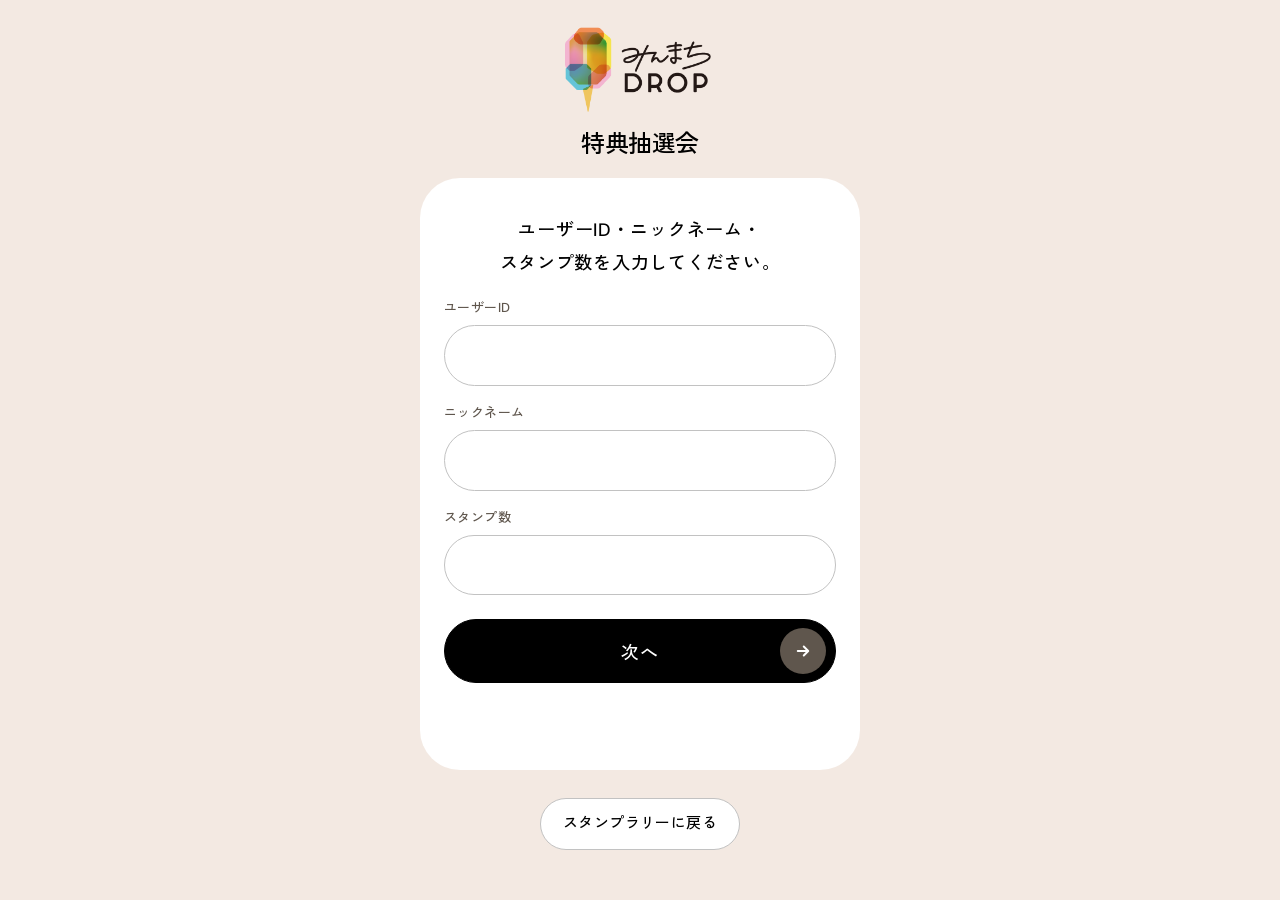
==== lottery.html @ d950eaad "update design" ====
<!doctype html>
<html lang="ja">
<head>
  <meta charset="utf-8">
  <meta name="viewport" content="width=device-width, initial-scale=1, viewport-fit=cover">
  <meta name="robots" content="noindex, nofollow">
  <meta name="referrer" content="no-referrer">
  <meta name="theme-color" content="#F3E9E2">
  <title>特典抽選会</title>
  <link rel="preconnect" href="https://fonts.googleapis.com">
  <link rel="preconnect" href="https://fonts.gstatic.com" crossorigin>
  <link rel="stylesheet" href="https://fonts.googleapis.com/css2?family=Chonburi&family=DM+Sans:opsz,wght@9..40,400..800&family=Zen+Kaku+Gothic+New:wght@400;500;700&display=swap">
  <link rel="stylesheet" href="assets/style.css">
</head>
<body class="lottery">
  <canvas id="confetti" class="confetti" aria-hidden="true"></canvas>

  <main class="wrap">
    <header class="brand">
      <img class="brand-logo" src="assets/logo.png" alt="みんまちDROP for 中之島" width="262" height="160">
      <h1 id="eventName" class="brand-title">特典抽選会</h1>
    </header>

    <!-- 抽選の演出（どの画面でも表示） -->
    <div id="stage" class="stage" data-state="idle" aria-hidden="true">
      <div class="stage-ring"></div>
      <div class="orb">
        <span class="piece p1"></span>
        <span class="piece p2"></span>
        <span class="piece p3"></span>
        <span class="piece p4"></span>
        <span class="piece p5"></span>
        <span class="core"><span class="core-text" id="coreText">?</span></span>
      </div>
      <div class="stage-flash"></div>
    </div>

    <p class="done-note" id="doneNote" hidden>このユーザーIDの抽選は完了しています</p>

    <section data-view="loading" class="panel center">
      <p class="status-text status-text-en">Loading...</p>
    </section>

    <section data-view="nocode" class="panel card center" hidden>
      <h2 class="h2">会場のQRコードから開いてください</h2>
      <p class="muted">抽選は会場に掲示しているQRコードから参加できます。</p>
    </section>

    <section data-view="closed" class="panel card center" hidden>
      <h2 class="h2">現在は受付時間外です</h2>
      <p class="muted" id="closedText"></p>
    </section>

    <section data-view="drawing" class="panel center" hidden>
      <p class="status-text status-text-en" id="drawingText" aria-live="polite">Loading...</p>
    </section>

    <section data-view="win" class="panel center" hidden>
      <p class="result-en result-ja" id="resultHead">当選</p>
      <div class="card result-card">
        <h2 class="prize" id="prizeName"></h2>
        <div id="redeemBox">
          <p class="muted small">国立国際美術館B1階インフォメーションにお越しいただき、示されたパスワードを入力してください。</p>
          <form id="redeemForm" class="form redeem-form" novalidate>
            <label>引換パスワード
              <input id="redeemPw" type="text" inputmode="numeric" autocomplete="off" maxlength="20">
            </label>
            <p class="muted small redeem-note">ログイン済みの場合、抽選画面に進むとこの画面が表示されるようになります。</p>
            <button id="redeemBtn" class="btn btn-primary btn-xl" type="submit">引き換える</button>
            <p class="error" id="redeemError" role="alert"></p>
          </form>
        </div>
        <div id="redeemedBox" hidden>
          <p class="pill pill-done">引換済み</p>
          <p class="muted" id="redeemedText"></p>
          <p class="muted small">この画面をスタッフに見せて、景品をお受け取りください。</p>
        </div>
      </div>
    </section>

    <section data-view="lose" class="panel center" hidden>
      <p class="result-en result-en-lose result-ja">はずれ</p>
      <div class="card result-card">
        <h2 class="h2">ざんねん…</h2>
        <p class="muted">ご参加ありがとうございました。<br>またこの街で会いましょう。</p>
      </div>
    </section>

    <section data-view="error" class="panel card center" hidden>
      <h2 class="h2">うまく読み込めませんでした</h2>
      <p id="errorText" class="muted"></p>
      <button id="retryBtn" class="btn" type="button">もう一度試す</button>
    </section>

    <div class="center" id="backBox" hidden>
      <a class="btn js-rally" href="#">スタンプラリーに戻る</a>
    </div>

  </main>

  <script src="assets/config.js"></script>
  <script src="assets/api.js"></script>
  <script src="assets/lottery.js"></script>
</body>
</html>
---- assets/style.css ----
/* みんまちDROP のトーンに合わせたスタイル
   ベージュの地、黒の文字、ブラウンのアクセント、白いピル型ボタン、角を落とした八角形、
   ロゴの5色（半透明で重なる）を差し色に使う */

:root {
  --bg: #F3E9E2;
  --surface: #FFFFFF;
  --ink: #000000;
  --ink-2: #3D3D3D;
  --brown: #5F564D;
  --muted: #978E85;
  --line: #C2C2C2;
  --line-soft: #E4DAD2;

  --c-pink: #F49AC1;
  --c-orange: #F2803A;
  --c-yellow: #F6CF3A;
  --c-green: #43B26E;
  --c-blue: #46B4E3;

  --ok: #2E9E5B;
  --ng: #E04848;

  --radius-card: 28px;
  --radius-pill: 999px;
  --octagon: polygon(29% 0, 71% 0, 100% 29%, 100% 71%, 71% 100%, 29% 100%, 0 71%, 0 29%);

  --font: "DM Sans", "Zen Kaku Gothic New", "Hiragino Sans", "Yu Gothic UI", sans-serif;
  --font-display: "Chonburi", "DM Sans", serif;
}

* { box-sizing: border-box; }

html, body { margin: 0; }

body {
  background: var(--bg);
  color: var(--ink);
  font-family: var(--font);
  font-size: 16px;
  line-height: 1.7;
  letter-spacing: .02em;
  -webkit-text-size-adjust: 100%;
  -webkit-font-smoothing: antialiased;
}

button { font-family: inherit; }

.wrap {
  position: relative;
  max-width: 480px;
  margin: 0 auto;
  padding: 28px 20px calc(40px + env(safe-area-inset-bottom));
}

.center { text-align: center; }
.muted { color: var(--brown); }
.small { font-size: 13px; }
.h2 { margin: 4px 0 8px; font-size: 22px; font-weight: 700; letter-spacing: -.01em; }
.foot { margin: 32px 0 0; text-align: center; font-size: 12px; color: var(--muted); }
.error { color: var(--ng); min-height: 1.6em; margin: 8px 0 0; font-size: 14px; }

/* ---------- ブランド見出し ---------- */

.brand { text-align: center; margin-bottom: 8px; }
.brand-kicker {
  margin: 0;
  font-size: 13px;
  font-weight: 700;
  color: var(--brown);
  letter-spacing: .08em;
}
.brand-kicker span { margin-left: 2px; font-weight: 800; letter-spacing: .04em; }
.brand-title {
  margin: 2px 0 0;
  font-size: 26px;
  font-weight: 700;
  letter-spacing: -.01em;
}

/* ---------- カードとボタン ---------- */

.card {
  background: var(--surface);
  border-radius: var(--radius-card);
  padding: 28px 22px;
}

.panel { margin-top: 8px; }

.btn {
  appearance: none;
  display: inline-flex;
  align-items: center;
  justify-content: center;
  gap: 10px;
  min-height: 52px;
  padding: 12px 22px;
  border: 1px solid var(--line);
  border-radius: var(--radius-pill);
  background: var(--surface);
  color: var(--ink);
  font-size: 15px;
  font-weight: 500;
  white-space: nowrap;
  cursor: pointer;
  transition: transform .15s ease, background .15s ease;
}
.btn:active { transform: scale(.97); }
.btn:disabled { opacity: .45; cursor: default; }
.btn-primary { background: var(--ink); border-color: var(--ink); color: #fff; }
.btn-xl { width: 100%; min-height: 60px; font-size: 18px; font-weight: 700; margin: 8px 0; }
.btn-small { min-height: 36px; padding: 6px 14px; font-size: 13px; }

/* 抽選ボタン（黒のピル＋ブラウンの丸矢印） */
.cta {
  position: relative;
  display: inline-flex;
  align-items: center;
  justify-content: space-between;
  gap: 16px;
  width: 100%;
  max-width: 340px;
  min-height: 68px;
  margin: 18px auto 6px;
  padding: 8px 10px 8px 32px;
  border: 0;
  border-radius: var(--radius-pill);
  background: var(--ink);
  color: #fff;
  font-size: 20px;
  font-weight: 700;
  letter-spacing: .06em;
  cursor: pointer;
  transition: transform .15s ease;
}
.cta::after {
  content: "";
  position: absolute;
  inset: -6px;
  border-radius: inherit;
  border: 2px solid var(--ink);
  opacity: 0;
  animation: cta-pulse 2.2s ease-out infinite;
}
.cta:active { transform: scale(.97); }
.cta:disabled { opacity: .5; }
.cta:disabled::after { animation: none; }
.cta-icon {
  display: grid;
  place-items: center;
  width: 50px;
  height: 50px;
  border-radius: 50%;
  background: var(--brown);
}
@keyframes cta-pulse {
  0% { opacity: .5; transform: scale(1); }
  100% { opacity: 0; transform: scale(1.12, 1.35); }
}

.lead { margin: 4px 0 0; font-size: 17px; font-weight: 500; line-height: 1.8; }
.note { margin: 10px 0 0; font-size: 12px; color: var(--muted); }

.pill {
  display: inline-block;
  margin: 0 0 8px;
  padding: 4px 16px;
  border-radius: var(--radius-pill);
  font-size: 13px;
  font-weight: 700;
  color: #fff;
  background: var(--brown);
}
.pill-done { background: var(--brown); }

.status-text { margin: 8px 0 0; font-size: 16px; font-weight: 700; letter-spacing: .1em; }
.status-text-en { font-family: var(--font-display); font-size: 20px; font-weight: 400; letter-spacing: .06em; }
.dots::after { content: ""; animation: dots 1.2s steps(4) infinite; }
@keyframes dots { 0% { content: ""; } 25% { content: "."; } 50% { content: ".."; } 75% { content: "..."; } }

/* ---------- 抽選ステージ ---------- */

.stage {
  position: relative;
  width: 260px;
  height: 260px;
  margin: 12px auto 8px;
}

.orb {
  position: absolute;
  inset: 0;
  transition: transform .5s cubic-bezier(.2, .9, .3, 1.2);
}

.piece {
  position: absolute;
  top: 50%;
  left: 50%;
  width: 128px;
  height: 128px;
  margin: -64px 0 0 -64px;
  clip-path: var(--octagon);
  mix-blend-mode: multiply;
  opacity: .88;
  --x: 0px; --y: 0px; --r: 0deg;
  transform: translate(var(--x), var(--y)) rotate(var(--r));
  animation: float 5s ease-in-out infinite;
  transition: transform .45s cubic-bezier(.5, 0, .3, 1), opacity .45s ease;
}
.p1 { background: var(--c-orange); --x: -34px; --y: -46px; --r: -8deg; animation-delay: 0s; }
.p2 { background: var(--c-yellow); --x: 38px;  --y: -30px; --r: 10deg;  animation-delay: -1s; }
.p3 { background: var(--c-pink);   --x: -44px; --y: 22px;  --r: 6deg;   animation-delay: -2s; }
.p4 { background: var(--c-green);  --x: 30px;  --y: 36px;  --r: -12deg; animation-delay: -3s; }
.p5 { background: var(--c-blue);   --x: -4px;  --y: 52px;  --r: 18deg;  animation-delay: -4s; width: 96px; height: 96px; margin: -48px 0 0 -48px; }

@keyframes float {
  0%, 100% { transform: translate(var(--x), var(--y)) rotate(var(--r)); }
  50% { transform: translate(calc(var(--x) * 1.08), calc(var(--y) * 1.08 - 6px)) rotate(calc(var(--r) + 8deg)); }
}

.core {
  position: absolute;
  top: 50%;
  left: 50%;
  width: 92px;
  height: 92px;
  margin: -46px 0 0 -46px;
  display: grid;
  place-items: center;
  clip-path: var(--octagon);
  background: var(--surface);
  transition: transform .4s cubic-bezier(.2, .9, .3, 1.4);
}
.core-text {
  font-family: var(--font-display);
  font-size: 34px;
  line-height: 1;
  color: var(--ink);
  transition: transform .3s ease, opacity .2s ease;
}

.stage-ring {
  position: absolute;
  inset: 18px;
  border-radius: 50%;
  border: 1px dashed var(--line);
  opacity: .9;
}

.stage-flash {
  position: absolute;
  top: 50%;
  left: 50%;
  width: 80px;
  height: 80px;
  margin: -40px 0 0 -40px;
  border-radius: 50%;
  background: #fff;
  opacity: 0;
  pointer-events: none;
}

/* 抽選中：ピースがかき混ぜられ、全体が回る */
.stage[data-state="drawing"] .orb { animation: spin 1.1s linear infinite; }
.stage[data-state="drawing"] .piece { animation: shuffle .55s ease-in-out infinite alternate; }
.stage[data-state="drawing"] .p2 { animation-delay: -.11s; }
.stage[data-state="drawing"] .p3 { animation-delay: -.22s; }
.stage[data-state="drawing"] .p4 { animation-delay: -.33s; }
.stage[data-state="drawing"] .p5 { animation-delay: -.44s; }
.stage[data-state="drawing"] .core { animation: throb .55s ease-in-out infinite alternate; }
.stage[data-state="drawing"] .core-text { animation: spin-rev 1.1s linear infinite; }
.stage[data-state="drawing"] .stage-ring { animation: spin 6s linear infinite; border-color: var(--ink); }

@keyframes spin { to { transform: rotate(360deg); } }
@keyframes spin-rev { to { transform: rotate(-360deg); } }
@keyframes shuffle {
  0% { transform: translate(var(--x), var(--y)) rotate(var(--r)) scale(1); }
  100% { transform: translate(calc(var(--x) * -.6), calc(var(--y) * -.6)) rotate(calc(var(--r) + 90deg)) scale(.82); }
}
@keyframes throb { from { transform: scale(.92); } to { transform: scale(1.06); } }

/* 発表直前：中心に集まる */
.stage[data-state="reveal"] .piece {
  animation: none;
  transform: translate(0, 0) rotate(45deg) scale(.45);
}
.stage[data-state="reveal"] .core { transform: scale(.7); }
.stage[data-state="reveal"] .core-text { opacity: 0; }

/* 当たり：はじけて大きく開く */
.stage[data-state="win"] .piece {
  animation: float 4s ease-in-out infinite;
  --x: 0px; --y: 0px;
}
.stage[data-state="win"] .p1 { --x: -50px; --y: -44px; }
.stage[data-state="win"] .p2 { --x: 52px;  --y: -40px; }
.stage[data-state="win"] .p3 { --x: -54px; --y: 38px; }
.stage[data-state="win"] .p4 { --x: 50px;  --y: 44px; }
.stage[data-state="win"] .p5 { --x: 0px;   --y: 62px; }
.stage[data-state="win"] .orb { transform: scale(.9); }
.stage[data-state="win"] .core { transform: scale(1.25); }
.stage[data-state="win"] .core-text { font-size: 26px; }
.stage[data-state="win"] .stage-flash { animation: flash .7s ease-out; }
.stage[data-state="win"] .stage-ring { border-style: solid; border-color: var(--c-orange); animation: spin 18s linear infinite; }

/* はずれ：ピースがしずくのように落ちる */
.stage[data-state="lose"] .piece { animation: none; opacity: .35; }
.stage[data-state="lose"] .p1 { transform: translate(-60px, 70px) rotate(-30deg) scale(.6); }
.stage[data-state="lose"] .p2 { transform: translate(64px, 76px) rotate(40deg) scale(.6); }
.stage[data-state="lose"] .p3 { transform: translate(-24px, 92px) rotate(20deg) scale(.55); }
.stage[data-state="lose"] .p4 { transform: translate(30px, 96px) rotate(-20deg) scale(.55); }
.stage[data-state="lose"] .p5 { transform: translate(0, 104px) rotate(10deg) scale(.6); }
.stage[data-state="lose"] .core { transform: translateY(-6px); }

@keyframes flash {
  0% { opacity: .95; transform: scale(.4); }
  100% { opacity: 0; transform: scale(4.2); }
}

/* 結果の見出しとの間をあける */
.stage[data-state="win"] { margin-bottom: 20px; }
.stage[data-state="lose"] { margin-bottom: 4px; }

/* ---------- 結果 ---------- */

.result-en {
  margin: 0 0 12px;
  font-family: var(--font-display);
  font-size: 40px;
  line-height: 1.1;
  letter-spacing: .02em;
  background: linear-gradient(90deg, var(--c-orange), var(--c-pink) 35%, var(--c-blue) 65%, var(--c-green));
  -webkit-background-clip: text;
  background-clip: text;
  color: transparent;
}
.result-en-lose { background: none; color: var(--brown); font-size: 30px; }

.result-card { animation: pop .5s cubic-bezier(.2, .9, .3, 1.2) both; }
.result-en { animation: pop .5s cubic-bezier(.2, .9, .3, 1.4) both; }
@keyframes pop {
  0% { opacity: 0; transform: translateY(18px) scale(.94); }
  100% { opacity: 1; transform: none; }
}

.result-label {
  display: inline-block;
  margin: 0 0 6px;
  padding: 3px 16px;
  border-radius: var(--radius-pill);
  font-size: 13px;
  font-weight: 700;
  color: #fff;
  background: var(--ink);
}
.result-label-lose { background: var(--muted); }

.prize { margin: 6px 0 18px; font-size: 26px; font-weight: 700; line-height: 1.4; letter-spacing: -.01em; }

.qr {
  width: min(240px, 66vw);
  margin: 0 auto 14px;
  padding: 12px;
  background: #fff;
  border: 1px solid var(--line-soft);
  border-radius: 20px;
}
.qr svg { display: block; width: 100%; height: auto; }

.code-label { margin: 4px 0 0; font-size: 12px; color: var(--muted); letter-spacing: .1em; }
.code { margin: 0 0 10px; font-size: 34px; font-weight: 700; letter-spacing: .14em; font-variant-numeric: tabular-nums; }

.confetti {
  position: fixed;
  inset: 0;
  width: 100%;
  height: 100%;
  pointer-events: none;
  z-index: 20;
}

@media (prefers-reduced-motion: reduce) {
  .piece, .core, .core-text, .orb, .stage-ring, .cta::after, .dots::after,
  .result-card, .result-en, .stage-flash { animation: none !important; transition: none !important; }
}

/* ---------- スタッフ画面 ---------- */

.staff .wrap { max-width: 560px; }
.staff .brand-title { font-size: 22px; }
.staff-info { margin: 4px 0 0; font-size: 13px; color: var(--brown); }

.form { display: grid; gap: 16px; }
.form label { display: grid; gap: 6px; font-size: 13px; font-weight: 500; color: var(--brown); }
.form input {
  font: inherit;
  font-size: 18px;
  padding: 14px 18px;
  border-radius: 16px;
  border: 1px solid var(--line);
  background: #fff;
  color: var(--ink);
}
.form input:focus { outline: 2px solid var(--ink); outline-offset: 1px; }
.form.inline { grid-template-columns: minmax(0, 1fr) auto; align-items: end; margin-top: 18px; }
.form.inline input { width: 100%; min-width: 0; }

.row { display: flex; gap: 8px; align-items: center; margin-top: 14px; }
.row.between { justify-content: space-between; margin-top: 0; margin-bottom: 14px; }
.row.center { justify-content: center; }

.tabs {
  display: flex;
  gap: 4px;
  margin: 8px 0 16px;
  padding: 5px;
  border-radius: var(--radius-pill);
  background: var(--brown);
}
.tab {
  border: 0;
  background: transparent;
  color: #fff;
  border-radius: var(--radius-pill);
  padding: 9px 18px;
  font-size: 14px;
  font-weight: 500;
  cursor: pointer;
}
.tab.active { background: #fff; color: var(--ink); font-weight: 700; }
.tab-right { margin-left: auto; opacity: .75; }

.reader { width: 100%; min-height: 8px; border-radius: 20px; overflow: hidden; }
.reader video { border-radius: 20px; }

.table-wrap { overflow-x: auto; }
.table { width: 100%; border-collapse: collapse; font-size: 14px; }
.table th, .table td { padding: 10px 6px; border-bottom: 1px solid var(--line-soft); text-align: right; white-space: nowrap; }
.table th:first-child, .table td:first-child { text-align: left; white-space: normal; }
.table th { font-size: 11px; color: var(--muted); font-weight: 500; letter-spacing: .06em; }
.table tr.zero td { color: var(--ng); }

.totals { display: grid; grid-template-columns: repeat(auto-fit, minmax(96px, 1fr)); gap: 8px; margin: 18px 0 0; }
.totals div { background: var(--bg); border-radius: 18px; padding: 10px 14px; }
.totals dt { font-size: 11px; color: var(--brown); }
.totals dd { margin: 0; font-size: 22px; font-weight: 700; font-variant-numeric: tabular-nums; }

.warn { margin-top: 14px; padding: 12px 16px; border-radius: 18px; background: #FBE7D9; font-size: 13px; }

.badge {
  display: inline-block;
  margin: 0 0 8px;
  padding: 6px 18px;
  border-radius: var(--radius-pill);
  font-size: 15px;
  font-weight: 700;
  color: #fff;
  background: var(--brown);
}
.badge-win { background: var(--c-orange); }
.badge-ok { background: var(--ok); }
.badge-ng { background: var(--ng); }

.sheet {
  position: fixed;
  inset: 0;
  z-index: 10;
  display: flex;
  align-items: flex-end;
  justify-content: center;
  padding: 16px;
  background: rgba(95, 86, 77, .55);
}
.sheet[hidden] { display: none; }
.sheet-body { width: 100%; max-width: 520px; animation: pop .3s ease both; }
.sheet .prize { margin-bottom: 8px; }

/* ===== LP・アンケート ===== */
.summary {
  display: flex;
  flex-wrap: wrap;
  align-items: center;
  justify-content: center;
  gap: 6px 14px;
  margin: 0 0 14px;
  font-size: 13px;
  color: var(--brown);
}
.summary strong { color: var(--ink); font-weight: 700; word-break: break-all; }
.link {
  appearance: none;
  border: 0;
  background: none;
  padding: 0;
  font: inherit;
  font-size: 13px;
  color: var(--ink);
  text-decoration: underline;
  cursor: pointer;
}
.lp .form, .survey-form { margin-top: 18px; }

.tier-list { display: grid; gap: 12px; margin: 20px 0 6px; }
.tier {
  appearance: none;
  display: flex;
  align-items: center;
  justify-content: space-between;
  gap: 12px;
  width: 100%;
  min-height: 68px;
  padding: 10px 26px;
  border: 2px solid var(--ink);
  border-radius: var(--radius-pill);
  background: var(--surface);
  color: var(--ink);
  font: inherit;
  cursor: pointer;
  transition: transform .15s ease;
}
.tier:active { transform: scale(.97); }
.tier-label { font-size: 19px; font-weight: 700; letter-spacing: .04em; }
.tier-range { font-size: 14px; font-weight: 500; }
.tier:not(:disabled) { color: var(--ink); box-shadow: 0 6px 0 var(--ink); }
.tier-c0:not(:disabled) { background: var(--c-yellow); }
.tier-c1:not(:disabled) { background: var(--c-orange); }
.tier-c2:not(:disabled) { background: var(--c-pink); }
.tier-c3:not(:disabled) { background: var(--c-blue); }
.tier-c4:not(:disabled) { background: var(--c-green); }
.tier:disabled {
  border-color: var(--line-soft);
  background: var(--line-soft);
  color: var(--muted);
  cursor: default;
}

.survey-form { display: grid; gap: 4px; }
.q { margin: 0 0 18px; padding: 0; border: 0; min-width: 0; }
.q-label { padding: 0; margin: 0 0 10px; font-size: 16px; font-weight: 700; line-height: 1.6; }
.req {
  display: inline-block;
  margin-left: 8px;
  padding: 0 8px;
  border-radius: var(--radius-pill);
  background: var(--ink);
  color: #fff;
  font-size: 11px;
  font-weight: 700;
  vertical-align: 2px;
}
.q-options { display: grid; gap: 8px; }
.opt {
  display: flex;
  align-items: center;
  gap: 10px;
  padding: 10px 16px;
  border: 1px solid var(--line);
  border-radius: 16px;
  font-size: 15px;
  cursor: pointer;
}
.opt:has(input:checked) { border-color: var(--ink); background: #FFF6E0; }
.opt input { width: 18px; height: 18px; margin: 0; accent-color: var(--ink); }
.q-input {
  width: 100%;
  font: inherit;
  font-size: 16px;
  padding: 12px 16px;
  border-radius: 16px;
  border: 1px solid var(--line);
  background: #fff;
  color: var(--ink);
}
textarea.q-input { resize: vertical; }
.q-input:focus { outline: 2px solid var(--ink); outline-offset: 1px; }
.q-error { margin: 6px 0 0; min-height: 0; font-size: 13px; color: var(--ng); }
.q-error:empty { display: none; }
.q.ng .opt, .q.ng .q-input { border-color: var(--ng); }

.done-note {
  margin: 0 auto 10px;
  padding: 8px 18px;
  width: fit-content;
  border-radius: var(--radius-pill);
  background: var(--brown);
  color: #fff;
  font-size: 13px;
  font-weight: 700;
  text-align: center;
}
#backBox { margin-top: 20px; }
.redeem-form { margin: 14px 0 6px; text-align: left; }
.redeem-form input { text-align: center; letter-spacing: .3em; font-size: 24px; font-weight: 700; }
.tier-h { margin-top: 22px; font-size: 16px; }

/* =====================================================================
   みんまちDROP for 中之島（drop.machiapps.com/nakanoshima）のトンマナに合わせる
   ・ロゴ画像のヘッダー、ミディアムウェイトの見出し、詰め気味の字間
   ・白地＋細いグレー枠のピル型ボタンに、ブラウンの丸い矢印アイコン
   ・ラベル類はブラウン地に白文字のピル
   ===================================================================== */

:root {
  --radius-card: 40px;
  --beige-soft: #F8F2EE;
  --arrow-white: url("data:image/svg+xml,%3Csvg xmlns='http://www.w3.org/2000/svg' viewBox='0 0 24 24'%3E%3Cpath d='M5 12h13M13 6l6 6-6 6' fill='none' stroke='%23fff' stroke-width='2.6' stroke-linecap='round' stroke-linejoin='round'/%3E%3C/svg%3E");
}

body { letter-spacing: .03em; }
.wrap { padding-top: 20px; }

/* ---------- ヘッダー ---------- */
.brand { margin-bottom: 14px; }
.brand-logo { display: block; width: 150px; height: auto; margin: 0 auto 12px; }
.brand-sub {
  display: inline-block;
  margin: 0 0 6px;
  padding: 2px 14px;
  border-radius: var(--radius-pill);
  background: var(--brown);
  color: #fff;
  font-size: 11px;
  font-weight: 700;
  letter-spacing: .12em;
}
.brand-title { margin: 0; font-size: 24px; font-weight: 500; letter-spacing: -.02em; }
.staff .brand-title { font-size: 20px; }

/* ---------- 文字 ---------- */
.lead { font-size: 18px; font-weight: 500; line-height: 1.8; letter-spacing: .04em; }
.h2 { font-weight: 500; letter-spacing: -.02em; }
.note, .foot { letter-spacing: .04em; }

/* ---------- カード ---------- */
.card { padding: 32px 24px; }

/* ---------- ボタン：黒のピル＋ブラウンの丸矢印（抽選ボタンと同じ形） ---------- */
.btn-xl.btn-primary {
  position: relative;
  min-height: 64px;
  padding: 10px 64px;
  border-radius: var(--radius-pill);
  font-weight: 500;
  letter-spacing: .06em;
}
.btn-xl.btn-primary::after {
  content: "";
  position: absolute;
  top: 50%;
  right: 9px;
  width: 46px;
  height: 46px;
  margin-top: -23px;
  border-radius: 50%;
  background: var(--brown) var(--arrow-white) center / 18px no-repeat;
}
.btn-xl.btn-primary:disabled::after { opacity: .6; }
.btn { font-weight: 500; }

/* ---------- LP のボタン（気分選択ボタンと同じ、白いピル＋丸矢印） ---------- */
.tier-list { gap: 14px; }
.tier,
.tier:not(:disabled),
.tier-c0:not(:disabled), .tier-c1:not(:disabled), .tier-c2:not(:disabled),
.tier-c3:not(:disabled), .tier-c4:not(:disabled) {
  position: relative;
  justify-content: flex-start;
  gap: 14px;
  min-height: 80px;
  padding: 10px 72px 10px 30px;
  border: 1px solid var(--line);
  background: var(--surface);
  color: var(--ink);
  box-shadow: none;
}
.tier::after {
  content: "";
  position: absolute;
  top: 50%;
  right: 20px;
  width: 34px;
  height: 34px;
  margin-top: -17px;
  border-radius: 50%;
  background: var(--brown) var(--arrow-white) center / 16px no-repeat;
}
.tier-label { font-size: 20px; font-weight: 500; letter-spacing: -.02em; }
.tier-range { font-size: 13px; font-weight: 500; color: var(--brown); letter-spacing: .02em; }
.tier:disabled {
  background: rgba(255, 255, 255, .45);
  border-color: var(--line-soft);
  color: var(--muted);
}
.tier:disabled .tier-range { color: var(--muted); }
.tier:disabled::after { background-color: var(--line); opacity: .7; }

/* ---------- ID・ポイントの表示（白いピル） ---------- */
.summary {
  width: fit-content;
  max-width: 100%;
  margin: 0 auto 18px;
  padding: 8px 22px;
  border-radius: var(--radius-pill);
  background: var(--surface);
  font-size: 13px;
}

/* ---------- ラベル類（ブラウンのピル） ---------- */
.result-label,
.pill,
.req,
.done-note { background: var(--brown); color: #fff; font-weight: 500; }
.result-label { padding: 4px 18px; font-size: 13px; letter-spacing: .06em; }
.result-label-lose { background: var(--muted); }
.req { font-weight: 500; }

/* ---------- 結果 ---------- */
.result-en {
  background: none;
  -webkit-background-clip: border-box;
  background-clip: border-box;
  color: var(--ink);
  font-size: 38px;
}
.result-en-lose { color: var(--brown); font-size: 30px; }
.prize { font-size: 26px; font-weight: 500; letter-spacing: -.02em; }

/* ---------- 入力欄（白いピル） ---------- */
.form label { font-weight: 500; }
.form input {
  border-radius: var(--radius-pill);
  padding: 14px 24px;
}
.form input:focus,
.q-input:focus { outline: 2px solid var(--brown); outline-offset: 1px; }
.redeem-form input { letter-spacing: .3em; }

/* ---------- アンケート ---------- */
.q-label { font-weight: 500; font-size: 17px; letter-spacing: .02em; }
.opt {
  min-height: 52px;
  padding: 10px 22px;
  border-radius: var(--radius-pill);
  background: var(--surface);
}
.opt:has(input:checked) { border-color: var(--brown); background: var(--beige-soft); }
.opt input { accent-color: var(--brown); }
select.q-input, input.q-input { border-radius: var(--radius-pill); padding: 12px 22px; }
textarea.q-input { border-radius: 24px; padding: 14px 20px; }

/* ---------- 抽選の演出 ---------- */
.stage[data-state="win"] .stage-ring { border-color: var(--brown); }
.summary[hidden] { display: none; }
.form > *, .form label { min-width: 0; }
.form input { width: 100%; min-width: 0; }

/* =====================================================================
   v3.0：結果を日本語表記に、スタンプラリーに戻るボタン
   ===================================================================== */
.result-ja { font-family: var(--font); font-weight: 700; letter-spacing: .08em; }
.stage[data-state="win"] .core-text { font-size: 26px; }
.stage[data-state="lose"] .core-text { font-size: 22px; color: var(--brown); }
a.btn { text-decoration: none; }
.rally-box { margin-top: 28px; }
#backBox .btn { min-width: 240px; }
#backBox p { margin: 14px 0 0; }
.survey-form .cta { margin-top: 10px; }
/* ボタン名が長くなったので1行に収める */
.tier-label { font-size: 17px; white-space: nowrap; }
.tier-range { white-space: nowrap; }
@media (max-width: 360px) { .tier-label { font-size: 15px; } }
.redeem-note { margin: 4px 0 0; text-align: center; }
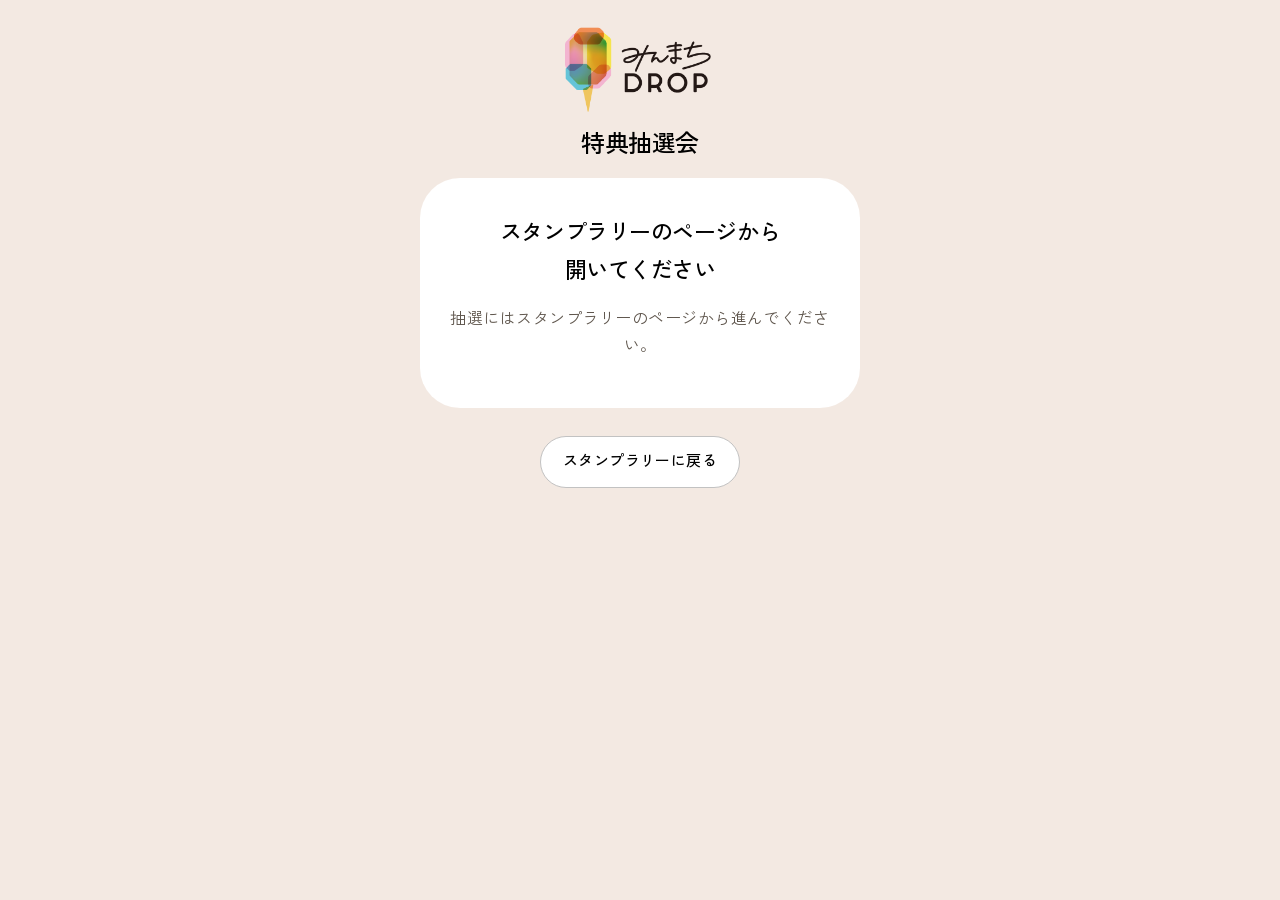
==== commit a868df37: "引換パスワードの入力欄を英数字対応に、失敗回数の上限を Config で設定（#3） - lottery.html: inputmode="numeric" を外し、autocapitalize/au" ====
--- a/lottery.html
+++ b/lottery.html
@@ -62,8 +62,8 @@
         <div id="redeemBox">
           <p class="muted small">国立国際美術館B1階インフォメーションにお越しいただき、示されたパスワードを入力してください。</p>
           <form id="redeemForm" class="form redeem-form" novalidate>
-            <label>引換パスワード
-              <input id="redeemPw" type="text" inputmode="numeric" autocomplete="off" maxlength="20">
+            <label>引換パスワード（半角英数字）
+              <input id="redeemPw" type="text" autocomplete="off" autocapitalize="off" autocorrect="off" spellcheck="false" enterkeyhint="done" maxlength="20">
             </label>
             <p class="muted small redeem-note">ログイン済みの場合、抽選画面に進むとこの画面が表示されるようになります。</p>
             <button id="redeemBtn" class="btn btn-primary btn-xl" type="submit">引き換える</button>
--- a/assets/style.css
+++ b/assets/style.css
@@ -772,3 +772,103 @@
 .tier-range { white-space: nowrap; }
 @media (max-width: 360px) { .tier-label { font-size: 15px; } }
 .redeem-note { margin: 4px 0 0; text-align: center; }
+
+/* ボタン名とスタンプ範囲が1行に収まらない幅では、範囲を次の行に回す（横にはみ出さない） */
+.tier,
+.tier:not(:disabled),
+.tier-c0:not(:disabled), .tier-c1:not(:disabled), .tier-c2:not(:disabled),
+.tier-c3:not(:disabled), .tier-c4:not(:disabled) { flex-wrap: wrap; column-gap: 12px; row-gap: 0; line-height: 1.4; }
+
+/* =====================================================================
+   スマホ（幅430px以下。iPhone SE〜Pro Max、Android の大半）：スクロールを減らすために詰める
+   ===================================================================== */
+@media (max-width: 430px) {
+  .wrap { padding: 10px 16px calc(20px + env(safe-area-inset-bottom)); }
+
+  /* ヘッダー */
+  .brand { margin-bottom: 8px; }
+  .brand-logo { width: 76px; margin-bottom: 0; }
+  .brand-title { font-size: 19px; line-height: 1.4; }
+
+  /* 文字・カード・ボタン */
+  .lead { font-size: 15px; line-height: 1.6; }
+  .note { margin-top: 6px; font-size: 11px; }
+  .card { padding: 20px 18px; }
+  .btn { min-height: 44px; padding: 8px 20px; font-size: 14px; }
+  .btn-xl { margin: 4px 0; }
+  .btn-xl.btn-primary { min-height: 52px; }
+  .btn-xl.btn-primary::after { width: 38px; height: 38px; margin-top: -19px; }
+  .cta { min-height: 56px; margin-top: 12px; font-size: 18px; }
+  .cta-icon { width: 42px; height: 42px; }
+  .error { min-height: 0; margin-top: 4px; }
+  .rally-box { margin-top: 14px; }
+  .summary { margin-bottom: 8px; padding: 4px 18px; font-size: 12px; }
+
+  /* LP：入力欄とボタン */
+  .lp .form { margin-top: 10px; gap: 8px; }
+  .form label { gap: 2px; }
+  .form input { padding: 9px 20px; }
+  .lp .card { padding: 18px 16px; }
+  .tier-list { gap: 10px; margin: 12px 0 4px; }
+  .tier,
+  .tier:not(:disabled),
+  .tier-c0:not(:disabled), .tier-c1:not(:disabled), .tier-c2:not(:disabled),
+  .tier-c3:not(:disabled), .tier-c4:not(:disabled) { min-height: 58px; padding: 8px 58px 8px 22px; column-gap: 10px; }
+  .tier-label { font-size: 16px; }
+  .tier::after { width: 30px; height: 30px; margin-top: -15px; }
+
+  /* アンケート：短い選択肢は2列に並べる */
+  .survey-form { margin-top: 12px; }
+  .q { margin-bottom: 12px; }
+  .q-label { margin-bottom: 6px; font-size: 15px; line-height: 1.5; }
+  .q-options { grid-template-columns: 1fr 1fr; gap: 6px; }
+  .opt { min-height: 40px; padding: 6px 10px; gap: 6px; font-size: 13px; line-height: 1.3; letter-spacing: 0; }
+  .opt input { width: 16px; height: 16px; flex: none; }
+  textarea.q-input { padding: 10px 16px; }
+
+  /* 抽選の演出：ステージを縮小（見た目だけ縮め、余白を詰める） */
+  .stage,
+  .stage[data-state="win"],
+  .stage[data-state="lose"] { transform: scale(.48); margin: -66px auto -62px; }
+  .done-note { margin-bottom: 6px; padding: 4px 14px; font-size: 12px; }
+
+  /* 結果 */
+  .result-en { margin-bottom: 4px; font-size: 26px; line-height: 1.2; }
+  .result-en-lose { font-size: 26px; }
+  .result-card { padding: 14px 18px; }
+  #redeemBox > p.small { margin: 4px 0; }
+  .redeem-form .error:empty { display: none; }
+  .prize { margin: 0 0 4px; font-size: 21px; line-height: 1.35; }
+  .result-card .small { font-size: 12px; line-height: 1.6; }
+  .redeem-form { margin: 8px 0 0; gap: 6px; }
+  .redeem-form input { padding: 5px 20px; font-size: 18px; }
+  .redeem-note { font-size: 11px; }
+  #backBox { margin-top: 10px; }
+  .status-text { margin-top: 0; }
+}
+
+/* 幅の狭いスマホ（iPhone SE 第1世代など）：ボタン名とスタンプ範囲を2段に */
+@media (max-width: 360px) {
+  .tier,
+  .tier:not(:disabled),
+  .tier-c0:not(:disabled), .tier-c1:not(:disabled), .tier-c2:not(:disabled),
+  .tier-c3:not(:disabled), .tier-c4:not(:disabled) {
+    flex-direction: column;
+    align-items: flex-start;
+    justify-content: center;
+    gap: 0;
+    padding: 8px 58px 8px 22px;
+    line-height: 1.4;
+  }
+  .tier-range { font-size: 12px; }
+}
+
+/* 表示できる高さがとくに小さい画面（iPhone SE の Safari など）：抽選の円をさらに小さく */
+@media (max-width: 430px) and (max-height: 600px) {
+  .stage,
+  .stage[data-state="win"],
+  .stage[data-state="lose"] { transform: scale(.4); margin: -78px auto -74px; }
+  .brand { margin-bottom: 6px; }
+  .brand-logo { width: 64px; }
+  .brand-title { font-size: 18px; }
+}
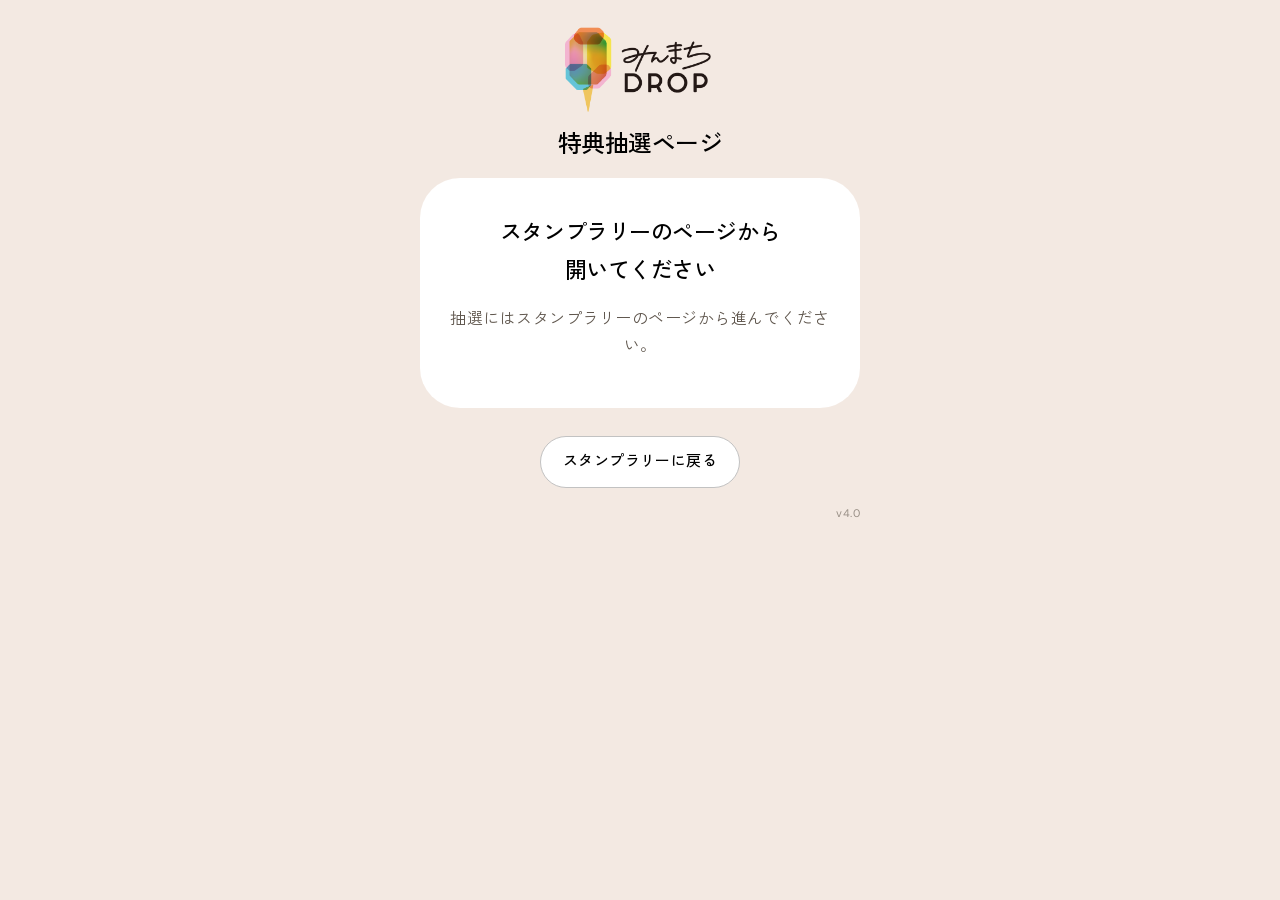
==== commit 9d34c96b: "画面の調整（見出し・結果の文言・アンケート6問・バージョン番号）、スタッフ用ページの削除、エラーのログ記録（v4.0-07） 画面 - すべての参加者画面の見出しを「特典抽選ページ」に（LP・抽選画面" ====
--- a/lottery.html
+++ b/lottery.html
@@ -6,7 +6,7 @@
   <meta name="robots" content="noindex, nofollow">
   <meta name="referrer" content="no-referrer">
   <meta name="theme-color" content="#F3E9E2">
-  <title>特典抽選会</title>
+  <title>特典抽選ページ</title>
   <link rel="preconnect" href="https://fonts.googleapis.com">
   <link rel="preconnect" href="https://fonts.gstatic.com" crossorigin>
   <link rel="stylesheet" href="https://fonts.googleapis.com/css2?family=Chonburi&family=DM+Sans:opsz,wght@9..40,400..800&family=Zen+Kaku+Gothic+New:wght@400;500;700&display=swap">
@@ -18,7 +18,7 @@
   <main class="wrap">
     <header class="brand">
       <img class="brand-logo" src="assets/logo.png" alt="みんまちDROP for 中之島" width="262" height="160">
-      <h1 id="eventName" class="brand-title">特典抽選会</h1>
+      <h1 id="eventName" class="brand-title">特典抽選ページ</h1>
     </header>
 
     <!-- 抽選の演出（どの画面でも表示） -->
@@ -53,33 +53,35 @@
 
     <section data-view="drawing" class="panel center" hidden>
       <p class="status-text status-text-en" id="drawingText" aria-live="polite">Loading...</p>
+      <p class="muted small" id="drawingNote" aria-live="polite" hidden>アクセスが集中しています。<br>自動で再試行しています</p>
     </section>
 
+    <!-- 当選（抽選特典）と、はずれ景品（参加賞）。見出しとカードの見出しは lottery.js が出し分ける。景品名は出さない -->
     <section data-view="win" class="panel center" hidden>
-      <p class="result-en result-ja" id="resultHead">当選</p>
+      <p class="result-en result-ja result-msg" id="resultHead">当選おめでとうございます！</p>
       <div class="card result-card">
-        <h2 class="prize" id="prizeName"></h2>
+        <h2 class="prize" id="cardTitle">抽選特典</h2>
         <div id="redeemBox">
-          <p class="muted small">国立国際美術館B1階インフォメーションにお越しいただき、示されたパスワードを入力してください。</p>
+          <p class="muted small">国立国際美術館B1階インフォメーションにお越しいただき、こちらの画面を見せて、示されたパスワードを入力してください。</p>
           <form id="redeemForm" class="form redeem-form" novalidate>
             <label>引換パスワード（半角英数字）
               <input id="redeemPw" type="text" autocomplete="off" autocapitalize="off" autocorrect="off" spellcheck="false" enterkeyhint="done" maxlength="20">
             </label>
-            <p class="muted small redeem-note">ログイン済みの場合、抽選画面に進むとこの画面が表示されるようになります。</p>
-            <button id="redeemBtn" class="btn btn-primary btn-xl" type="submit">引き換える</button>
+            <p class="muted small redeem-note">入力後、この画面をスタッフに見せて、受け取るボタンを押してください</p>
+            <button id="redeemBtn" class="btn btn-primary btn-xl" type="submit">受け取る</button>
             <p class="error" id="redeemError" role="alert"></p>
+            <p class="muted small redeem-note">一度ページを閉じても、ログイン済であれば抽選画面に進むとこのページが再表示されます。</p>
           </form>
         </div>
         <div id="redeemedBox" hidden>
           <p class="pill pill-done">引換済み</p>
           <p class="muted" id="redeemedText"></p>
-          <p class="muted small">この画面をスタッフに見せて、景品をお受け取りください。</p>
         </div>
       </div>
     </section>
 
     <section data-view="lose" class="panel center" hidden>
-      <p class="result-en result-en-lose result-ja">はずれ</p>
+      <p class="result-en result-en-lose result-ja result-msg">残念！はずれ</p>
       <div class="card result-card">
         <h2 class="h2">ざんねん…</h2>
         <p class="muted">ご参加ありがとうございました。<br>またこの街で会いましょう。</p>
@@ -96,6 +98,7 @@
       <a class="btn js-rally" href="#">スタンプラリーに戻る</a>
     </div>
 
+    <p class="app-version js-app-version" hidden></p>
   </main>
 
   <script src="assets/config.js"></script>
--- a/assets/style.css
+++ b/assets/style.css
@@ -110,7 +110,6 @@
 .btn:disabled { opacity: .45; cursor: default; }
 .btn-primary { background: var(--ink); border-color: var(--ink); color: #fff; }
 .btn-xl { width: 100%; min-height: 60px; font-size: 18px; font-weight: 700; margin: 8px 0; }
-.btn-small { min-height: 36px; padding: 6px 14px; font-size: 13px; }
 
 /* 抽選ボタン（黒のピル＋ブラウンの丸矢印） */
 .cta {
@@ -359,19 +358,6 @@
 
 .prize { margin: 6px 0 18px; font-size: 26px; font-weight: 700; line-height: 1.4; letter-spacing: -.01em; }
 
-.qr {
-  width: min(240px, 66vw);
-  margin: 0 auto 14px;
-  padding: 12px;
-  background: #fff;
-  border: 1px solid var(--line-soft);
-  border-radius: 20px;
-}
-.qr svg { display: block; width: 100%; height: auto; }
-
-.code-label { margin: 4px 0 0; font-size: 12px; color: var(--muted); letter-spacing: .1em; }
-.code { margin: 0 0 10px; font-size: 34px; font-weight: 700; letter-spacing: .14em; font-variant-numeric: tabular-nums; }
-
 .confetti {
   position: fixed;
   inset: 0;
@@ -386,11 +372,7 @@
   .result-card, .result-en, .stage-flash { animation: none !important; transition: none !important; }
 }
 
-/* ---------- スタッフ画面 ---------- */
-
-.staff .wrap { max-width: 560px; }
-.staff .brand-title { font-size: 22px; }
-.staff-info { margin: 4px 0 0; font-size: 13px; color: var(--brown); }
+/* ---------- 入力欄（結果画面の引換パスワード） ---------- */
 
 .form { display: grid; gap: 16px; }
 .form label { display: grid; gap: 6px; font-size: 13px; font-weight: 500; color: var(--brown); }
@@ -404,78 +386,6 @@
   color: var(--ink);
 }
 .form input:focus { outline: 2px solid var(--ink); outline-offset: 1px; }
-.form.inline { grid-template-columns: minmax(0, 1fr) auto; align-items: end; margin-top: 18px; }
-.form.inline input { width: 100%; min-width: 0; }
-
-.row { display: flex; gap: 8px; align-items: center; margin-top: 14px; }
-.row.between { justify-content: space-between; margin-top: 0; margin-bottom: 14px; }
-.row.center { justify-content: center; }
-
-.tabs {
-  display: flex;
-  gap: 4px;
-  margin: 8px 0 16px;
-  padding: 5px;
-  border-radius: var(--radius-pill);
-  background: var(--brown);
-}
-.tab {
-  border: 0;
-  background: transparent;
-  color: #fff;
-  border-radius: var(--radius-pill);
-  padding: 9px 18px;
-  font-size: 14px;
-  font-weight: 500;
-  cursor: pointer;
-}
-.tab.active { background: #fff; color: var(--ink); font-weight: 700; }
-.tab-right { margin-left: auto; opacity: .75; }
-
-.reader { width: 100%; min-height: 8px; border-radius: 20px; overflow: hidden; }
-.reader video { border-radius: 20px; }
-
-.table-wrap { overflow-x: auto; }
-.table { width: 100%; border-collapse: collapse; font-size: 14px; }
-.table th, .table td { padding: 10px 6px; border-bottom: 1px solid var(--line-soft); text-align: right; white-space: nowrap; }
-.table th:first-child, .table td:first-child { text-align: left; white-space: normal; }
-.table th { font-size: 11px; color: var(--muted); font-weight: 500; letter-spacing: .06em; }
-.table tr.zero td { color: var(--ng); }
-
-.totals { display: grid; grid-template-columns: repeat(auto-fit, minmax(96px, 1fr)); gap: 8px; margin: 18px 0 0; }
-.totals div { background: var(--bg); border-radius: 18px; padding: 10px 14px; }
-.totals dt { font-size: 11px; color: var(--brown); }
-.totals dd { margin: 0; font-size: 22px; font-weight: 700; font-variant-numeric: tabular-nums; }
-
-.warn { margin-top: 14px; padding: 12px 16px; border-radius: 18px; background: #FBE7D9; font-size: 13px; }
-
-.badge {
-  display: inline-block;
-  margin: 0 0 8px;
-  padding: 6px 18px;
-  border-radius: var(--radius-pill);
-  font-size: 15px;
-  font-weight: 700;
-  color: #fff;
-  background: var(--brown);
-}
-.badge-win { background: var(--c-orange); }
-.badge-ok { background: var(--ok); }
-.badge-ng { background: var(--ng); }
-
-.sheet {
-  position: fixed;
-  inset: 0;
-  z-index: 10;
-  display: flex;
-  align-items: flex-end;
-  justify-content: center;
-  padding: 16px;
-  background: rgba(95, 86, 77, .55);
-}
-.sheet[hidden] { display: none; }
-.sheet-body { width: 100%; max-width: 520px; animation: pop .3s ease both; }
-.sheet .prize { margin-bottom: 8px; }
 
 /* ===== LP・アンケート ===== */
 .summary {
@@ -626,7 +536,6 @@
   letter-spacing: .12em;
 }
 .brand-title { margin: 0; font-size: 24px; font-weight: 500; letter-spacing: -.02em; }
-.staff .brand-title { font-size: 20px; }
 
 /* ---------- 文字 ---------- */
 .lead { font-size: 18px; font-weight: 500; line-height: 1.8; letter-spacing: .04em; }
@@ -872,3 +781,25 @@
   .brand-logo { width: 64px; }
   .brand-title { font-size: 18px; }
 }
+
+/* =====================================================================
+   v4.0-07：画面の調整（見出し・結果の文言・アンケートの「その他」・バージョン番号）
+   ===================================================================== */
+/* 結果の見出し（当選おめでとうございます！／残念！はずれ）を1行に収める */
+.result-msg { font-size: 30px; letter-spacing: .02em; }
+/* アンケート：「その他」の自由記述の入力欄（選んだときだけ出す） */
+.q-other { margin-top: 8px; }
+.q-other[hidden] { display: none; }
+/* バージョン番号（下の端の右寄せ。ボタンや入力欄に重ならないよう、流れの最後に置く） */
+.app-version { margin: 18px 0 0; text-align: right; font-size: 11px; line-height: 1.4; letter-spacing: .04em; color: var(--muted); }
+.app-version[hidden] { display: none; }
+/* 引換済み：「この画面をスタッフに見せて…」を消したので、「引換済み」と日時の間を詰める */
+#redeemedBox .pill-done { display: block; width: fit-content; margin: 2px auto 0; }
+#redeemedText { margin: 10px 0 0; }
+
+@media (max-width: 430px) {
+  .result-msg { font-size: min(24px, 6.2vw); }
+  /* 選択肢が長い設問は1列にする（survey.js が q-options-wide を付ける） */
+  .q-options-wide { grid-template-columns: 1fr; }
+  .app-version { margin-top: 12px; font-size: 10px; }
+}
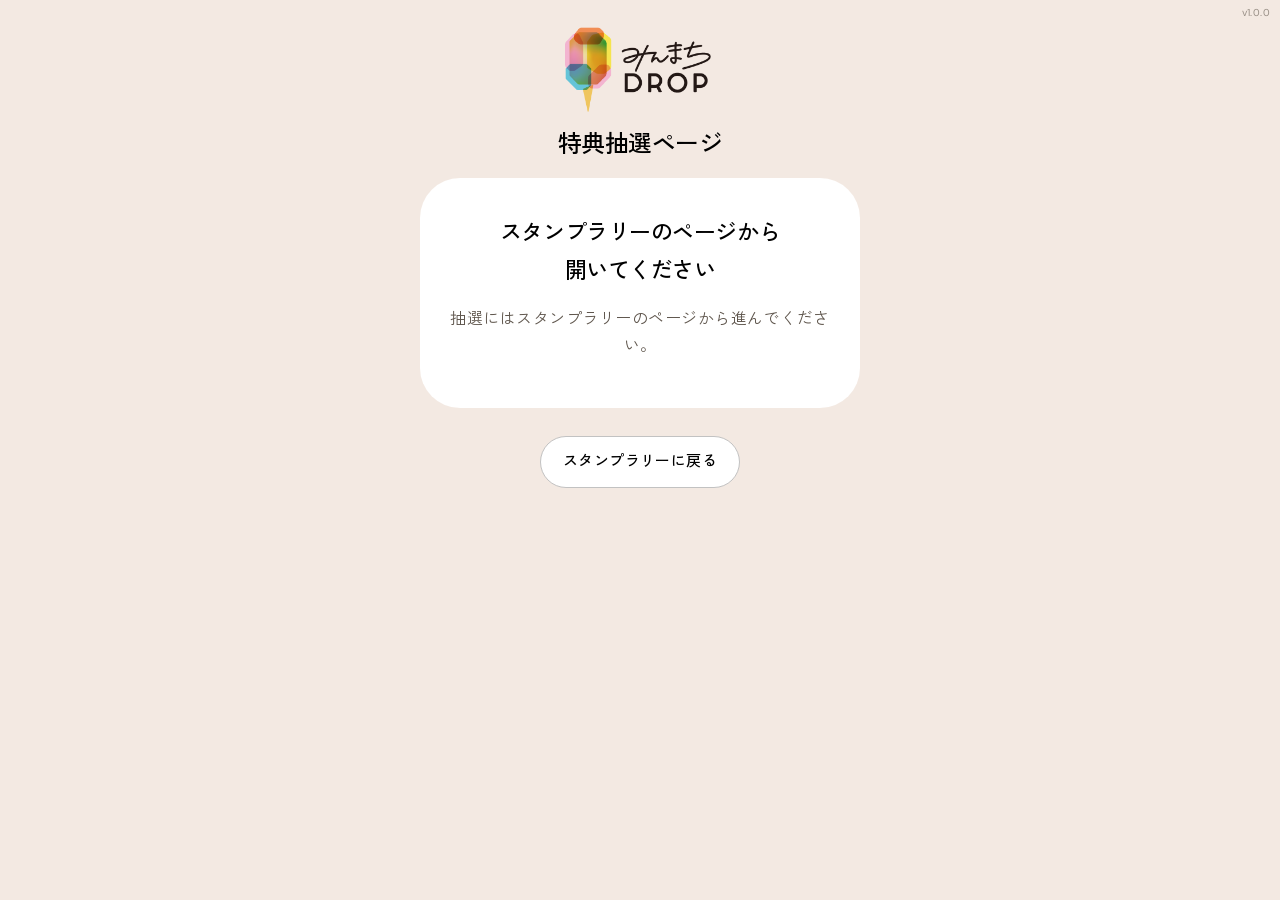
==== commit 0c10e18b: "画面のバージョンを v1.0.0 に（GAS とは別管理）、?v= によるキャッシュ対策、アンケートの □・○ の大きさを固定 画面のバージョン（D-52・D-54） - config.js の AP" ====
--- a/lottery.html
+++ b/lottery.html
@@ -10,9 +10,13 @@
   <link rel="preconnect" href="https://fonts.googleapis.com">
   <link rel="preconnect" href="https://fonts.gstatic.com" crossorigin>
   <link rel="stylesheet" href="https://fonts.googleapis.com/css2?family=Chonburi&family=DM+Sans:opsz,wght@9..40,400..800&family=Zen+Kaku+Gothic+New:wght@400;500;700&display=swap">
-  <link rel="stylesheet" href="assets/style.css">
+  <!-- CSS・JS は ?v=<画面のバージョン> 付きで読み込む（キャッシュで古いファイルと混ざらないように）。
+       画面のバージョンを上げるときは、assets/config.js の APP_VERSION と、3つの HTML の ?v= をすべて同じ値に変える（README） -->
+  <link rel="stylesheet" href="assets/style.css?v=v1.0.0">
 </head>
 <body class="lottery">
+  <!-- 画面のバージョン（右上。config.js の APP_VERSION） -->
+  <p class="app-version js-app-version" hidden></p>
   <canvas id="confetti" class="confetti" aria-hidden="true"></canvas>
 
   <main class="wrap">
@@ -98,11 +102,10 @@
       <a class="btn js-rally" href="#">スタンプラリーに戻る</a>
     </div>
 
-    <p class="app-version js-app-version" hidden></p>
   </main>
 
-  <script src="assets/config.js"></script>
-  <script src="assets/api.js"></script>
-  <script src="assets/lottery.js"></script>
+  <script src="assets/config.js?v=v1.0.0"></script>
+  <script src="assets/api.js?v=v1.0.0"></script>
+  <script src="assets/lottery.js?v=v1.0.0"></script>
 </body>
 </html>
--- a/assets/style.css
+++ b/assets/style.css
@@ -790,8 +790,19 @@
 /* アンケート：「その他」の自由記述の入力欄（選んだときだけ出す） */
 .q-other { margin-top: 8px; }
 .q-other[hidden] { display: none; }
-/* バージョン番号（下の端の右寄せ。ボタンや入力欄に重ならないよう、流れの最後に置く） */
-.app-version { margin: 18px 0 0; text-align: right; font-size: 11px; line-height: 1.4; letter-spacing: .04em; color: var(--muted); }
+/* 画面のバージョン（右上。ページの上端に置き、スクロールすると一緒に流れる。ロゴ・見出しは中央なので重ならない） */
+.app-version {
+  position: absolute;
+  top: calc(6px + env(safe-area-inset-top));
+  right: calc(10px + env(safe-area-inset-right));
+  z-index: 5;
+  margin: 0;
+  font-size: 10px;
+  line-height: 1.4;
+  letter-spacing: .04em;
+  color: var(--muted);
+  pointer-events: none;
+}
 .app-version[hidden] { display: none; }
 /* 引換済み：「この画面をスタッフに見せて…」を消したので、「引換済み」と日時の間を詰める */
 #redeemedBox .pill-done { display: block; width: fit-content; margin: 2px auto 0; }
@@ -801,5 +812,41 @@
   .result-msg { font-size: min(24px, 6.2vw); }
   /* 選択肢が長い設問は1列にする（survey.js が q-options-wide を付ける） */
   .q-options-wide { grid-template-columns: 1fr; }
-  .app-version { margin-top: 12px; font-size: 10px; }
-}
+}
+
+/* =====================================================================
+   v1.0.0（画面のバージョン）：アンケートの □・○ の大きさをそろえる
+   ブラウザ任せの描画だと、文の長い行で縮んだり（幅 430px より広いとき）、端末によって選択状態で見え方が変わったりするので、
+   自前で描いて大きさを固定する（縮まない・伸びない）。色は今のアクセント（ブラウン）
+   ===================================================================== */
+:root {
+  --check-white: url("data:image/svg+xml,%3Csvg xmlns='http://www.w3.org/2000/svg' viewBox='0 0 16 16'%3E%3Cpath d='M3.5 8.5l3 3 6-7' fill='none' stroke='%23fff' stroke-width='2.4' stroke-linecap='round' stroke-linejoin='round'/%3E%3C/svg%3E");
+  --opt-box: 18px;
+}
+.opt input[type="checkbox"],
+.opt input[type="radio"] {
+  -webkit-appearance: none;
+  appearance: none;
+  box-sizing: border-box;
+  flex: 0 0 var(--opt-box);
+  width: var(--opt-box);
+  min-width: var(--opt-box);
+  max-width: var(--opt-box);
+  height: var(--opt-box);
+  min-height: var(--opt-box);
+  max-height: var(--opt-box);
+  margin: 0;
+  padding: 0;
+  border: 1.5px solid var(--brown);
+  background: #fff;
+  cursor: pointer;
+}
+.opt input[type="checkbox"] { border-radius: 4px; }
+.opt input[type="radio"] { border-radius: 50%; }
+.opt input[type="checkbox"]:checked { background: var(--brown) var(--check-white) center / 78% no-repeat; }
+.opt input[type="radio"]:checked { background: var(--brown); box-shadow: inset 0 0 0 3px #fff; }
+.opt input:focus-visible { outline: 2px solid var(--brown); outline-offset: 2px; }
+@media (max-width: 430px) {
+  :root { --opt-box: 16px; }
+  .opt input[type="radio"]:checked { box-shadow: inset 0 0 0 2.5px #fff; }
+}
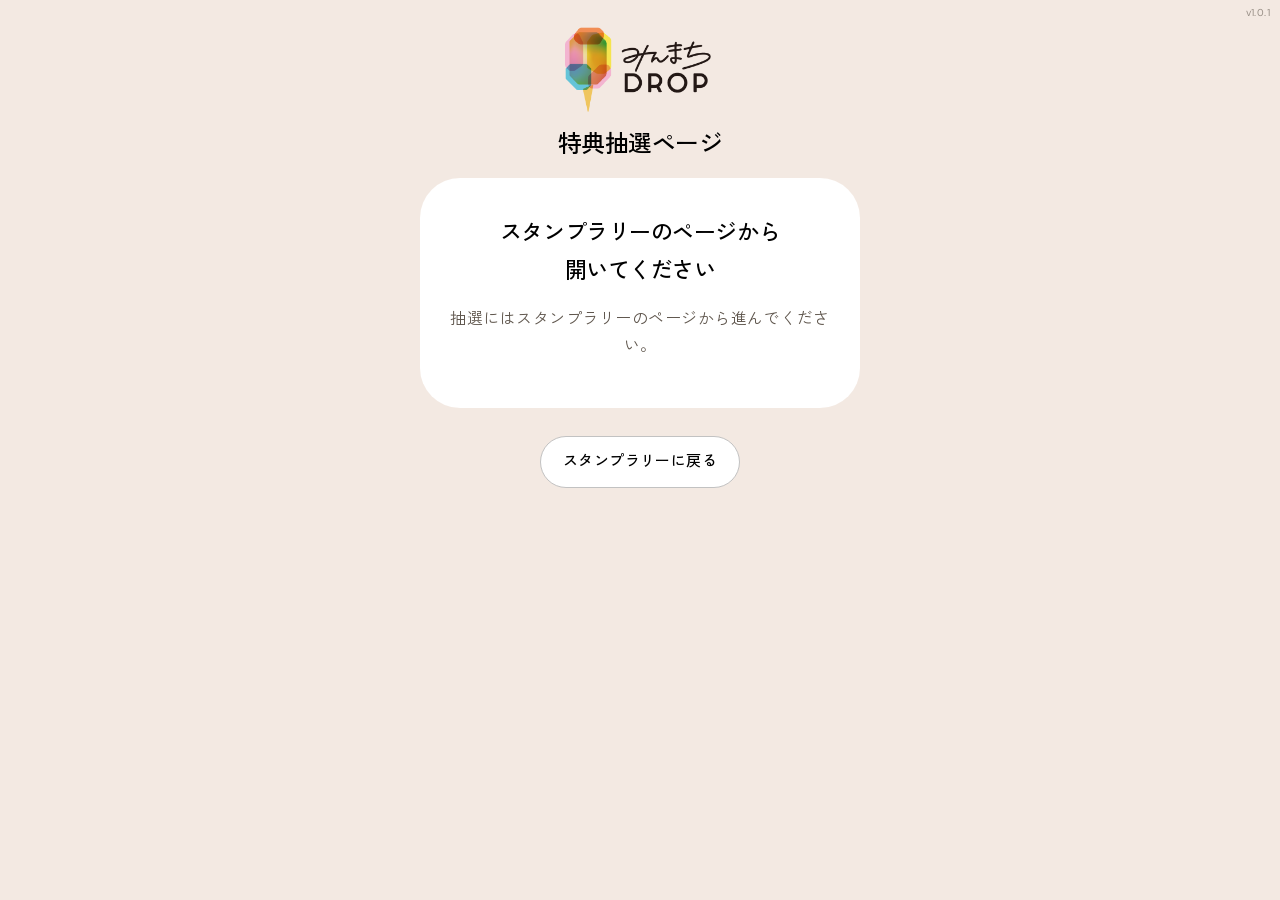
==== commit 83d92ce4: "結果画面の「受け取る」ボタンの下の余白を修正（画面のバージョン v1.0.1） - 空のエラー欄（#redeemError）は、どの幅でも表示しない（高さ・余白を持たない）。   これまではスマホの幅" ====
--- a/lottery.html
+++ b/lottery.html
@@ -12,7 +12,7 @@
   <link rel="stylesheet" href="https://fonts.googleapis.com/css2?family=Chonburi&family=DM+Sans:opsz,wght@9..40,400..800&family=Zen+Kaku+Gothic+New:wght@400;500;700&display=swap">
   <!-- CSS・JS は ?v=<画面のバージョン> 付きで読み込む（キャッシュで古いファイルと混ざらないように）。
        画面のバージョンを上げるときは、assets/config.js の APP_VERSION と、3つの HTML の ?v= をすべて同じ値に変える（README） -->
-  <link rel="stylesheet" href="assets/style.css?v=v1.0.0">
+  <link rel="stylesheet" href="assets/style.css?v=v1.0.1">
 </head>
 <body class="lottery">
   <!-- 画面のバージョン（右上。config.js の APP_VERSION） -->
@@ -104,8 +104,8 @@
 
   </main>
 
-  <script src="assets/config.js?v=v1.0.0"></script>
-  <script src="assets/api.js?v=v1.0.0"></script>
-  <script src="assets/lottery.js?v=v1.0.0"></script>
+  <script src="assets/config.js?v=v1.0.1"></script>
+  <script src="assets/api.js?v=v1.0.1"></script>
+  <script src="assets/lottery.js?v=v1.0.1"></script>
 </body>
 </html>
--- a/assets/style.css
+++ b/assets/style.css
@@ -746,7 +746,6 @@
   .result-en-lose { font-size: 26px; }
   .result-card { padding: 14px 18px; }
   #redeemBox > p.small { margin: 4px 0; }
-  .redeem-form .error:empty { display: none; }
   .prize { margin: 0 0 4px; font-size: 21px; line-height: 1.35; }
   .result-card .small { font-size: 12px; line-height: 1.6; }
   .redeem-form { margin: 8px 0 0; gap: 6px; }
@@ -850,3 +849,11 @@
   :root { --opt-box: 16px; }
   .opt input[type="radio"]:checked { box-shadow: inset 0 0 0 2.5px #fff; }
 }
+
+/* =====================================================================
+   v1.0.1（画面のバージョン）：結果画面の「受け取る」ボタンの下の余白
+   エラー欄（#redeemError）は、中身が空のときは表示しない（高さ・余白を持たない）。どの幅でも。
+   エラー文・混雑時の再試行の文言が入ったときは表示され、ボタン → エラー文 → 補足文の間隔は今までどおり
+   （v1.0.0 まではスマホの幅だけ。それより広い幅では空の欄が高さ 1.6em と余白を持ち、ボタンと補足文の間が大きく空いていた）
+   ===================================================================== */
+.redeem-form .error:empty { display: none; }
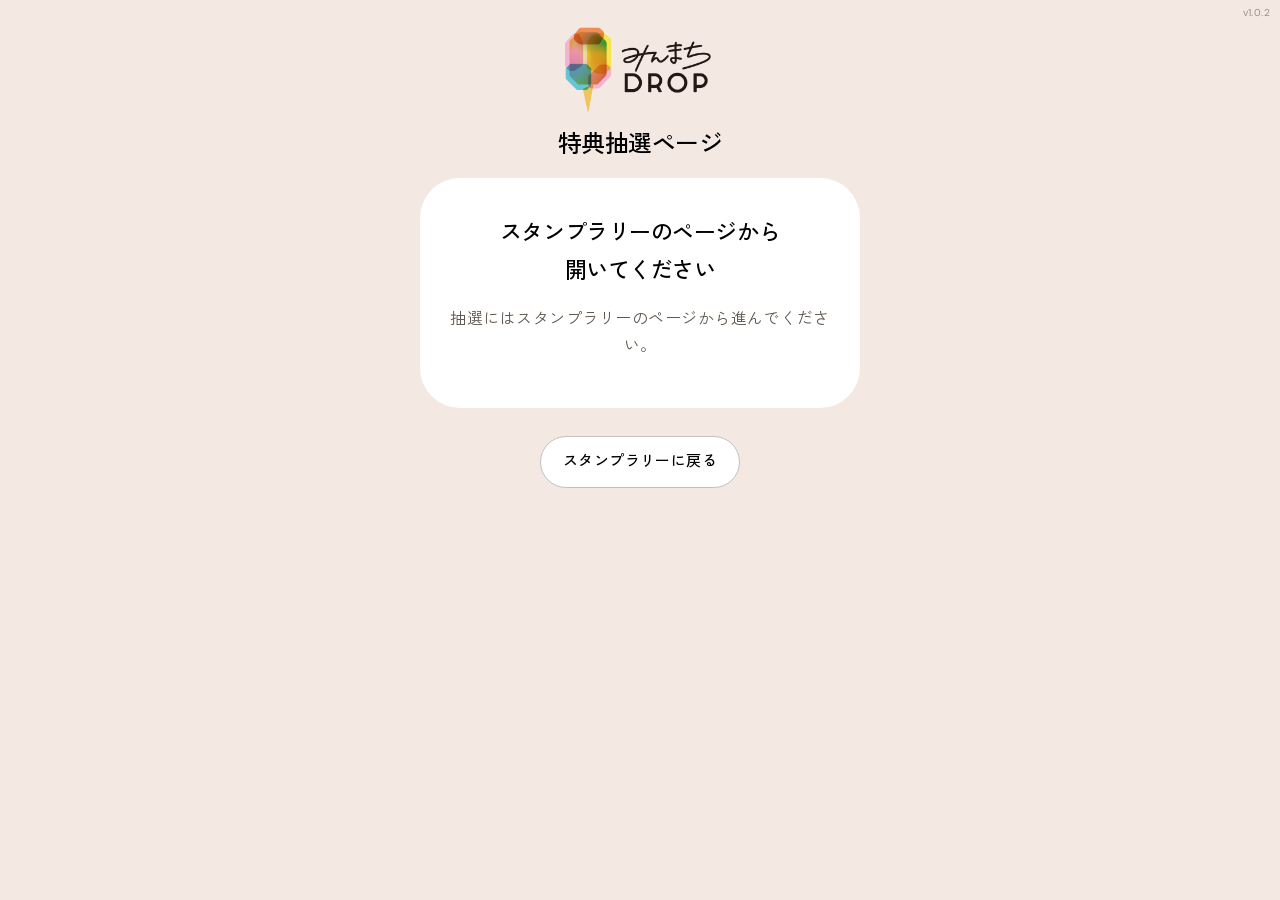
==== commit 30b36bb6: "リリース前の整理：公開する範囲を絞る、README を絞る、受け取りの混雑時の文言の色（画面のバージョン v1.0.2） 公開する範囲（D-57） - 「Claude outputs/」と tools" ====
--- a/lottery.html
+++ b/lottery.html
@@ -12,7 +12,7 @@
   <link rel="stylesheet" href="https://fonts.googleapis.com/css2?family=Chonburi&family=DM+Sans:opsz,wght@9..40,400..800&family=Zen+Kaku+Gothic+New:wght@400;500;700&display=swap">
   <!-- CSS・JS は ?v=<画面のバージョン> 付きで読み込む（キャッシュで古いファイルと混ざらないように）。
        画面のバージョンを上げるときは、assets/config.js の APP_VERSION と、3つの HTML の ?v= をすべて同じ値に変える（README） -->
-  <link rel="stylesheet" href="assets/style.css?v=v1.0.1">
+  <link rel="stylesheet" href="assets/style.css?v=v1.0.2">
 </head>
 <body class="lottery">
   <!-- 画面のバージョン（右上。config.js の APP_VERSION） -->
@@ -104,8 +104,8 @@
 
   </main>
 
-  <script src="assets/config.js?v=v1.0.1"></script>
-  <script src="assets/api.js?v=v1.0.1"></script>
-  <script src="assets/lottery.js?v=v1.0.1"></script>
+  <script src="assets/config.js?v=v1.0.2"></script>
+  <script src="assets/api.js?v=v1.0.2"></script>
+  <script src="assets/lottery.js?v=v1.0.2"></script>
 </body>
 </html>
--- a/assets/style.css
+++ b/assets/style.css
@@ -857,3 +857,10 @@
    （v1.0.0 まではスマホの幅だけ。それより広い幅では空の欄が高さ 1.6em と余白を持ち、ボタンと補足文の間が大きく空いていた）
    ===================================================================== */
 .redeem-form .error:empty { display: none; }
+
+/* =====================================================================
+   v1.0.2（画面のバージョン）：受け取りの混雑時の再試行の文言は、エラーの赤字ではなく、
+   抽選中の再試行の文言（#drawingNote の .muted）と同じ落ち着いた色にする（lottery.js が .is-retry を付ける）。
+   パスワード違いなどのエラーは今の赤字のまま。並び・間隔はエラーと同じ
+   ===================================================================== */
+.redeem-form .error.is-retry { color: var(--brown); }
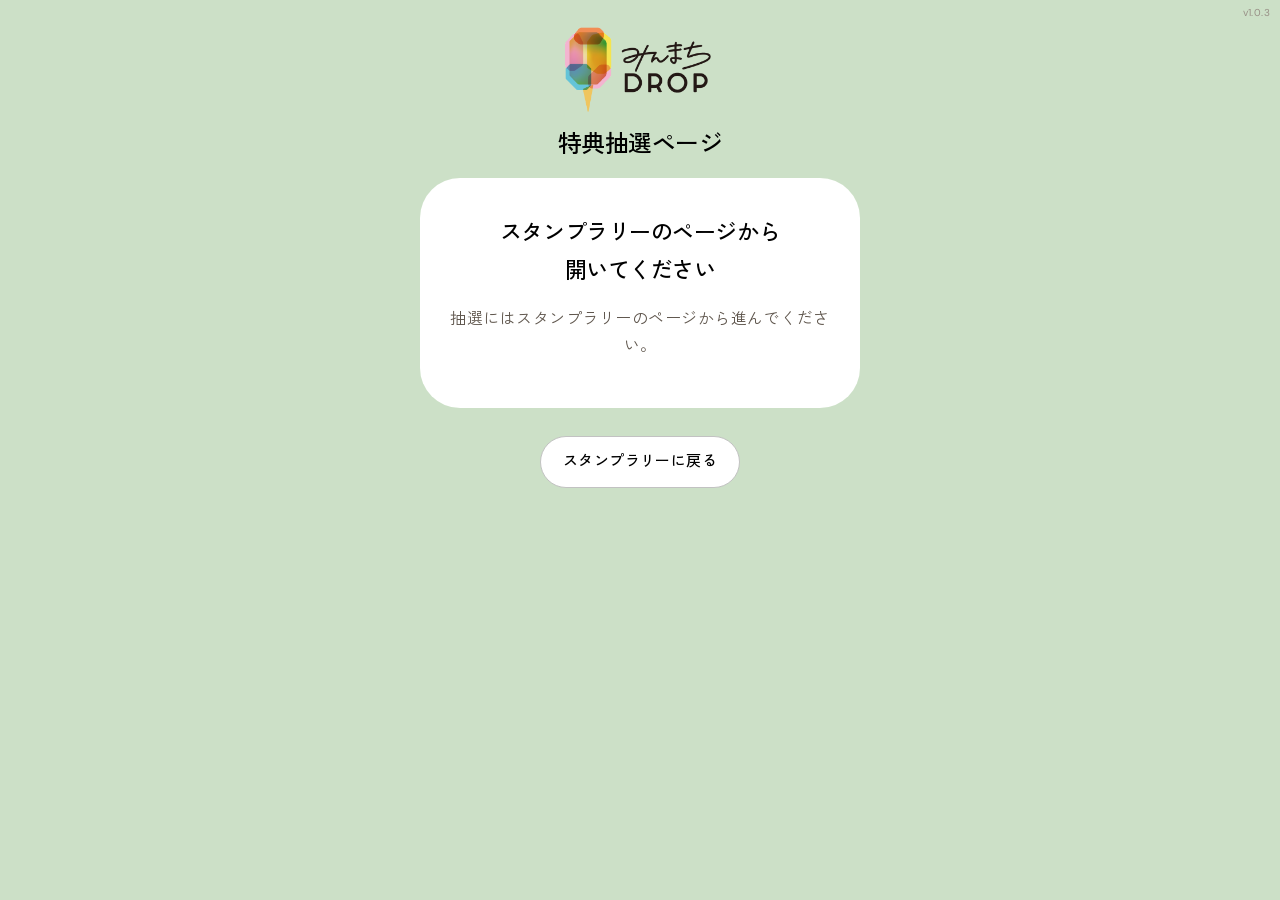
==== commit 22ef0998: "画面全体の背景色を config.js の BG_COLOR で切り替え（画面のバージョン v1.0.3） 背景色（D-61） - config.js に BG_COLOR を追加（今は #CCE0C" ====
--- a/lottery.html
+++ b/lottery.html
@@ -12,7 +12,10 @@
   <link rel="stylesheet" href="https://fonts.googleapis.com/css2?family=Chonburi&family=DM+Sans:opsz,wght@9..40,400..800&family=Zen+Kaku+Gothic+New:wght@400;500;700&display=swap">
   <!-- CSS・JS は ?v=<画面のバージョン> 付きで読み込む（キャッシュで古いファイルと混ざらないように）。
        画面のバージョンを上げるときは、assets/config.js の APP_VERSION と、3つの HTML の ?v= をすべて同じ値に変える（README） -->
-  <link rel="stylesheet" href="assets/style.css?v=v1.0.2">
+  <link rel="stylesheet" href="assets/style.css?v=v1.0.3">
+  <!-- 背景色（config.js の BG_COLOR）は、ページを描く前に当てる（theme.js。ベージュが一瞬見えないように） -->
+  <script src="assets/config.js?v=v1.0.3"></script>
+  <script src="assets/theme.js?v=v1.0.3"></script>
 </head>
 <body class="lottery">
   <!-- 画面のバージョン（右上。config.js の APP_VERSION） -->
@@ -104,8 +107,7 @@
 
   </main>
 
-  <script src="assets/config.js?v=v1.0.2"></script>
-  <script src="assets/api.js?v=v1.0.2"></script>
-  <script src="assets/lottery.js?v=v1.0.2"></script>
+  <script src="assets/api.js?v=v1.0.3"></script>
+  <script src="assets/lottery.js?v=v1.0.3"></script>
 </body>
 </html>
--- a/assets/style.css
+++ b/assets/style.css
@@ -4,6 +4,7 @@
 
 :root {
   --bg: #F3E9E2;
+  --page-bg: #F3E9E2; /* 画面全体の背景（body だけが使う）。config.js の BG_COLOR が正しい形式なら theme.js が上書きする。既定（フォールバック）はベージュ */
   --surface: #FFFFFF;
   --ink: #000000;
   --ink-2: #3D3D3D;
@@ -34,7 +35,7 @@
 html, body { margin: 0; }
 
 body {
-  background: var(--bg);
+  background: var(--page-bg, #F3E9E2);
   color: var(--ink);
   font-family: var(--font);
   font-size: 16px;
@@ -864,3 +865,15 @@
    パスワード違いなどのエラーは今の赤字のまま。並び・間隔はエラーと同じ
    ===================================================================== */
 .redeem-form .error.is-retry { color: var(--brown); }
+
+/* =====================================================================
+   v1.0.3：背景色を変えても読みやすく・なじむように
+   ===================================================================== */
+/* LP のボタンの下の補足文は、背景色に関係なく読めるようブラウンに（文言は変えない。アンケートの .note はカードの中なので今のまま） */
+.lp .note { color: var(--brown); }
+/* 押せないボタンは、塗り・枠とも白の半透明にして、どの背景色でもなじむようにする（文字の薄さ・丸い矢印は今のまま）。
+   押せるボタンは白の塗り・グレーの枠・黒の文字・ブラウンの矢印なので見分けがつく */
+.tier:disabled {
+  background: rgba(255, 255, 255, .45);
+  border-color: rgba(255, 255, 255, .8);
+}
